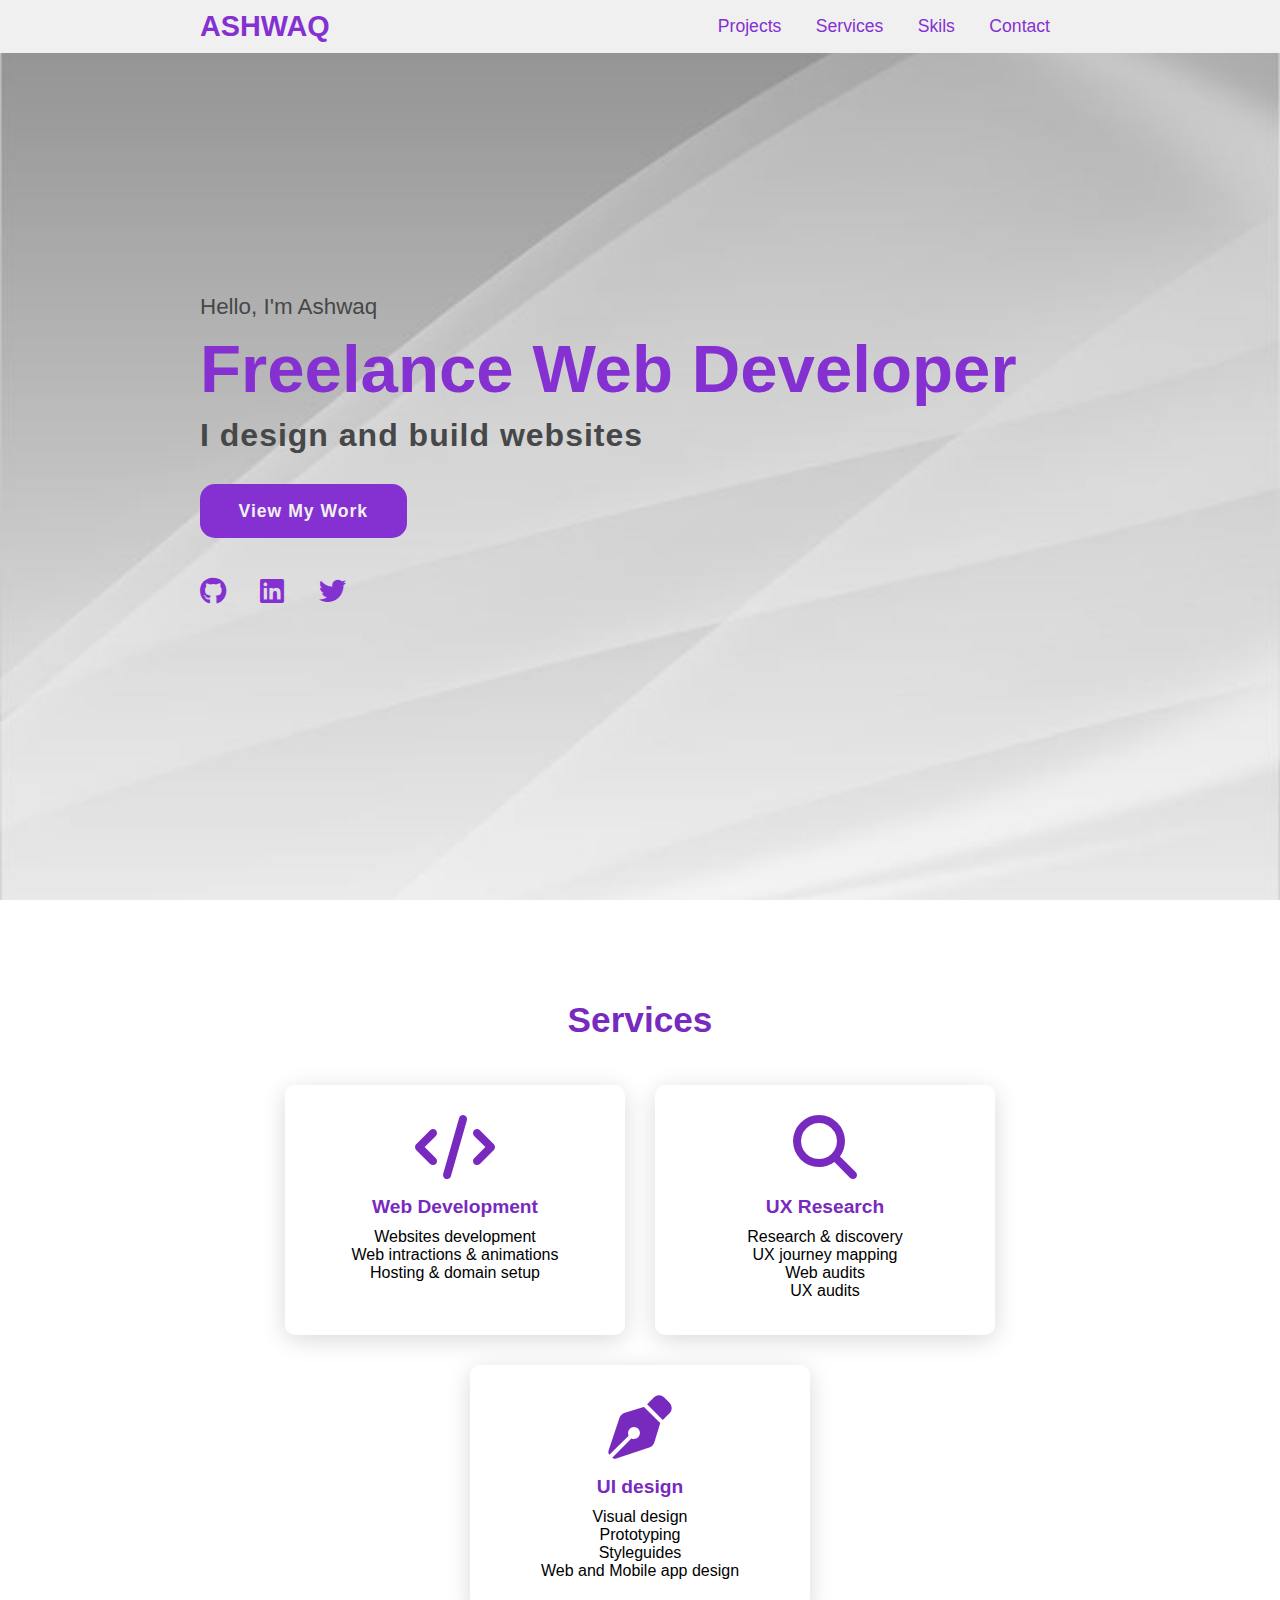
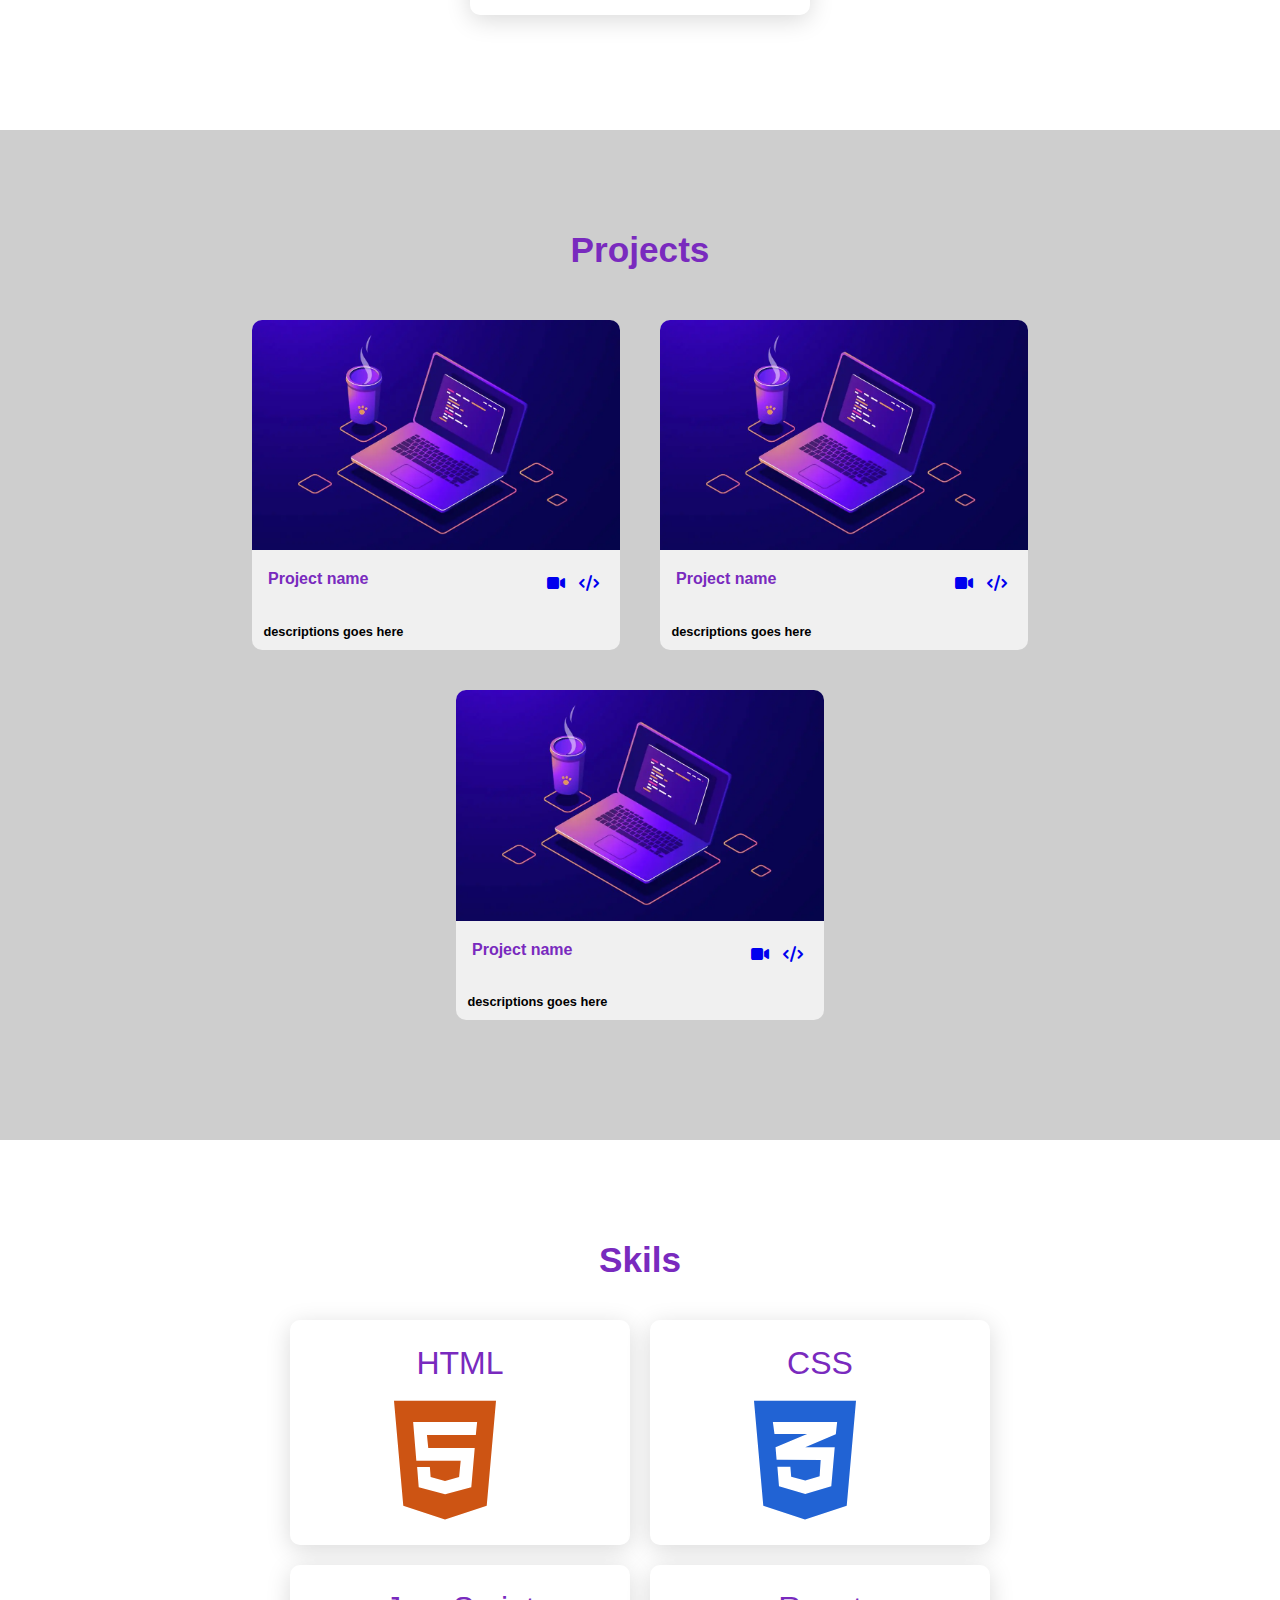
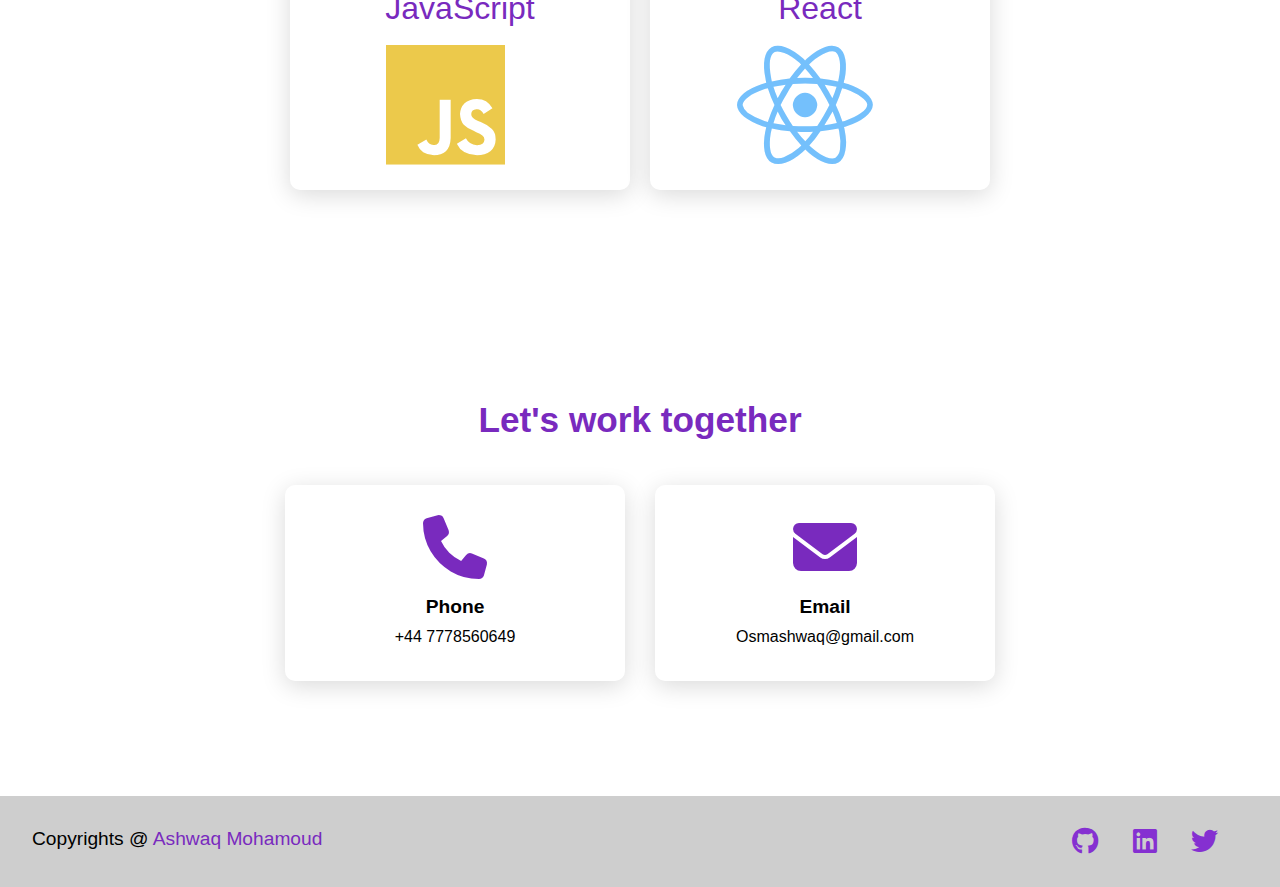
==== version.html @ 153ca25d "my porotfoilo" ====
<!DOCTYPE html>
<html lang="en">
<head>
    <meta charset="UTF-8">
    <meta name="viewport" content="width=device-width, initial-scale=1.0">
    <link rel="stylesheet" herf="https://cdnjs.cloudflare.com/ajax/libs/font-awesome/6.5.1/css/all.min.css">
    <link rel="stylesheet" href="https://cdnjs.cloudflare.com/ajax/libs/font-awesome/6.4.2/css/all.min.css">
    <link rel="stylesheet" herf="https://icons8.com/icon/AZOZNnY73haj/github">
    <link rel="stylesheet" href="version.css">
    <title>Document</title>
</head>
<body>
    <header>
        
            <a href="#" class="logo"> Ashwaq </a>
            <nav class="navigation"> 
            
                <a href="#Projects" class="hideOnMobile"> Projects</a>
                <a href="#Services" class="hideOnMobile" > Services</a>
                <a href="#Skils"  class="hideOnMobile"> Skils</a>
                <a href="#Contact"  class="hideOnMobile"> Contact </a>
                <a onclick= showsideBar() class="menICon"> <i class="fa-solid fa-bars" ></i></a>
                
               
            </div>
            </nav>

            <nav class="sideBar">
                <a onclick= hideSideBar() class="menICon"><i class="fa-solid fa-x"></i></i></a>
                
               <a  href="#Projects" class="menue-items"> Projects</a>
               <a  href="#Services"class="menue-items" > Services</a>
               <a  href="#Skils" class="menue-items"> Skils</a>
               <a  href="#Contact" class="menue-items"> Contact </a>
            </nav>
        
    </header>
    <section class="main">
        <div>
            <h2>Hello, I'm Ashwaq<br><span>  Freelance Web Developer</span> </h2>
            <h3> I design and build websites</h3>
            <a href="#Projects" id="Project" class="main-btn"> View My Work </a>
            <div class="icons" >
                <a href="https://github.com/AshwaqOsman"><i class="fa-brands fa-github"></i></a>
                <a href="https://www.linkedin.com/feed/"><i class="fa-brands fa-linkedin"></i></a>
                <a href="https://twitter.com/waaashwaq?s=11&t=D5oo-6QSOzJYgbG1SC8eMA"><i class="fa-brands fa-twitter"></i></a>
            </div>
        </div>
        
    </section>

    <section class="cards" id="Services">
        <h2 class="title">Services</h2>
        <div class="content">

            <div class="card">
                <div class="icon">
                    <i class="fa-solid fa-code"></i>
                </div>
                <div class="info"> 
                    <h3> Web Development</h3>
                    <p> Websites development <br> Web intractions & animations <br> Hosting & domain setup</p>
                </div>
             </div>
             <div class="card">
                <div class="icon">
                    <i class="fa-solid fa-magnifying-glass"></i>
                </div>
                <div class="info">
                    <h3> UX Research</h3>
                    <p> Research & discovery <br> UX journey mapping <br>  Web audits <br> UX audits <br></p>
                </div>
                

            </div>
            <div class="card">
                <div class="icon">
                    <i class="fa-solid fa-pen-nib"></i>
                </div>
                <div class="info"> 
                    <h3>UI design</h3>
                    <p> Visual design <br> Prototyping <br> Styleguides <br> Web and Mobile app design</p>
                </div>
               

        </div>

    </section>


    <section class="Projects" id="Projects">
        <h2 class="title"> Projects</h2>
        <div class="content"> 
            <div class="project-card">
                <div class="  project-imge">
                    <img src="background.webp">
                </div>
                <div class="project-info">
                    <span>Project name</span>
                    <div class="project-icons">
                        <a href="#" > <i class="fa-solid fa-video"></i></a>
                        <a href="#" ><i class="fa-solid fa-code"></i> </a>
                    </div>
                </div>
                <div>
                    <div class="projet-desc">
                    <p> descriptions goes here</p>
                       
                    </div>
                </div>
            </div>
            <div class="project-card">
                <div class="  project-imge">
                    <img src="background.webp">
                </div>
                <div class="project-info">
                    <span>Project name</span>
                    <div class="project-icons">
                        <a href="#" > <i class="fa-solid fa-video"></i></a>
                        <a href="#" ><i class="fa-solid fa-code"></i> </a>
                    </div>
                </div>
                <div>
                    <div class="projet-desc">
                    <p> descriptions goes here</p>
                       
                    </div>
                </div>
            </div>
            <div class="project-card">
                <div class="  project-imge">
                    <img src="background.webp">
                </div>
                <div class="project-info">
                    <span>Project name</span>
                    <div class="project-icons">
                        <a href="#" > <i class="fa-solid fa-video"></i></a>
                        <a href="#" ><i class="fa-solid fa-code"></i> </a>
                    </div>
                </div>
                <div>
                    <div class="projet-desc">
                    <p> descriptions goes here</p>
                       
                    </div>
                </div>
            </div>
        </div>
    </section>

    <section class="main-skils" id="Skils">
        <h3 class="skils-title">Skils</h3>
        
            <div class="skils-content">
            <div class="skil">
                <div class="skils-icon">
                    <h3> HTML</h3>
                    <i class="fa-brands fa-html5" style="color: #cd5413;"></i>
                </div>
                <div></div>
            </div>
            <div class="skil">
                <div class="skils-icon">
                    <h3> CSS</h3>
                    <i class="fa-brands fa-css3-alt" style="color: #2163d4;"></i>
                </div>
            </div>
            <div class="skil">
                <div class="skils-icon">
                    <h3> JavaScript</h3>
                    <i class="fa-brands fa-js" style="color: #ecc94b;"></i>
                </div>
            </div>
            <div class="skil">
                <div class="skils-icon">
                    <h3> React</h3>
                    <i class="fa-brands fa-react" style="color: #74C0FC;"></i>
                </div>
            </div>
            
            </div>

        </div>

    </section>

    <section class="card-contact" id="Contact">
        <h2 class="title"> Let's work together</h2>
        <div class="content">

            <div class="card">
                <div class="icon">
                    <i class="fa-solid fa-phone"></i>
                </div>
                <div class="info"> 
                    <h3> Phone</h3>
                    <p> +44 7778560649</p>
                </div>
            </div>

            <div class="card">
                <div class="icon">
                    <i class="fa-solid fa-envelope"></i>
                </div>
                <div class="info"> 
                    <h3> Email</h3>
                    <p>Osmashwaq@gmail.com</p>
                </div>
            </div>
        </div>




    </section>

    <footer class="footer">
        <p class="footer-title"> Copyrights @ <span> Ashwaq Mohamoud</span></p>
        <div class="icons" >
            <a href="https://github.com/AshwaqOsman"><i class="fa-brands fa-github"></i></a>
            <a href="https://www.linkedin.com/feed/"><i class="fa-brands fa-linkedin"></i></a>
            <a href="https://twitter.com/waaashwaq?s=11&t=D5oo-6QSOzJYgbG1SC8eMA"><i class="fa-brands fa-twitter"></i></a>
        </div>

    </footer>
    
    <script>
        
       
        
        function showsideBar(){
            const sideBar= document.querySelector('.sideBar')
            sideBar.style.display= "flex"
           
            
        }
      
        function hideSideBar(){
            const sideBar= document.querySelector('.sideBar')
            sideBar.style.display= "none"
        }

       
        sideBar.addEventListener('click', () => {
        
});
            

    </script>


    
</body>
</html>
---- version.css ----
*{
    font-family: 'Poppins', sans-serif;
    margin: 0;
    padding: 0;
    box-sizing: border-box;
    scroll-behavior: smooth;

}
header{
    background-color: #f0f0f0;
    width: 100%;
    position: fixed;
    z-index: 999;
    display: flex;
    justify-content: space-between;
    align-items: center;
    padding: 10px 200px;
    position: fixed;
    
}
.logo{
    text-decoration: none;
    color: #8530d1;
    text-transform: uppercase;
    font-weight: 700;
    font-size: 1.8em;
}
.navigation a {
    color: #8530d1;
    text-decoration: none;
    font-size: 1.1em;
    font-weight: 500;
    padding-left: 30px;
    
}
.navigation a {
    color: #8530d1;
    text-decoration: none;
    font-size: 1.1em;
    font-weight: 500;
    padding-left: 30px;
    
}
section{
    padding: 100px 200px;

}
.navigation a:hover {
    color: #3a6cf4;

}
.main{
    width: 100%;
    min-height: 100vh;
    display: flex;
    align-items: center;
    background:url(background3.jpeg) no-repeat;
    background-size:cover;
    background-position: center;
    background-attachment: fixed;
}
.main h2{
    color:rgb(69, 71, 72);
    font-size: 1.4em;
    font-weight: 500;
}

.main h2 span{
    display: inline-block;
    margin-top: 10px;
    color:#8530d1;
    font-size: 3em;
    font-weight: 600;
}
.main h3{
    color:rgb(69, 71, 72);
    font-size: 2em;
    font-weight: 600;
    letter-spacing: 1px;
    margin-top: 10px;
    margin-bottom: 30px;
}
.main-btn{
    color: #f0f0f0;
    background-color: #8530d1;
    text-decoration: none;
    font-size:1.1em ;
    font-weight: 600;
    display: inline-block;
    padding: 0.9375em 2.1875em;
    letter-spacing: 1px;
    border-radius: 15px;
    margin-bottom: 40px;
    transition: 0.7s ease;
   
}
.main-btn:hover{
    background-color:#792abe;
    transform: scale(1.1);

}
.fa-brands { 
    color: #8530d1;
    font-size: 1.7em;
    padding-right: 30px;

}
.title{
    display: flex;
    justify-content: center;
    color: #792abe;
    font-size: 2.2em;
    font-weight: 600;
    margin-bottom: 30px;
}
.content{
    display: flex;
    justify-content: center;
    flex-direction: row;
    flex-wrap: wrap;
}
.card{
    background-color: white;
    width: 21.25em;
    box-shadow: 0 5px 25px rgba(1 1 1 /15%);
    border-radius: 10px;
    padding: 25px;
    margin: 15px;
    transition: 0.7s ease;
}
.card:hover{
    transform: scale(1.1);

}
.icon{
    color: #792abe;
    font-size: 5em;
    text-align: center;
}

.info{
    text-align: center;
    margin: 10px;
}

.info h3{
    color: #792abe;
    font-size: 1.2em;
    font-weight: 700;
    margin: 10px;
}
.Projects{
    background-color:#cecece ;
}
.Projects .content{
    margin-top: 30px;
}
.project-card{
    background-color: #f0f0f0;
    border: 1px soild black;
    min-height: 14em;
    width: 23em;
    overflow: hidden;
    border-radius: 10px;
    margin: 20px;
    transition: 0.7s ease;
    
}
.project-card:hover{
    transform: scale(1.1);
}

.project-imge img{
    width: 100%;
}
.project-info{
    
    padding: 1em;
}
.projet-desc{
    font-size: 0.8em;
    color: black;
    margin: 5px;
    font-weight: 600;
    padding: 0.5em;
}
.project-info{
    font-weight: 600;
    color: #792abe;
    display: flex;
    justify-content: space-between;

    padding: 1em;
}
.project-title{
    font-weight: 600;
    color: #792abe;
    display: flex;
    justify-content: space-between;
}

.fa-solid{
    margin: 5px;

}

.skils-title{
    display: flex;
    justify-content: center;
    color: #792abe;
    font-size: 2.2em;
    font-weight:600;
    margin-bottom: 30px;
}
.skils-content{
    display: flex;
    justify-content: center;
    flex-direction: row;
    flex-wrap: wrap;
}
.skil{
    background-color: white;
    width: 21.25em;
    box-shadow: 0 5px 25px rgba(1 1 1 /15%);
    border-radius: 10px;
    padding: 15px;
    margin: 10px;
    transition: 0.7s ease;
}
.skil:hover{
    transform: scale(1.1);

}
.skils-icon{
  
    font-size: 5em;
    text-align: center;
}
.skil h3{
    color: #792abe;
    font-size: 0.4em;
    font-weight:300;
    margin: 10px;
}
.icon{
    font-size: 4em;
}
.card-contact .info h3{
    color: black;
}


.contact .info P {
    font-size: 1.5em;
}


footer{
    background-color:#cecece;
    color: #792abe;
    padding: 2em;
    display: flex;
    justify-content: space-between;
}
.footer-title{
    font-size: 1.2em;
    font-weight: 400;
    color: black;

}
.footer-title span{
    color: #792abe;
}

.sideBar{
   
    position: fixed;
    top: 0;
    right: 0;
    height: 100vh;
    width: 50%;
    z-index: 999;
    background-color:#cecece4c;
    backdrop-filter: blur(30px);
    box-shadow: -10px 0 10px rgba(0,0,0,0.1);
    display: none;
    flex-direction: column;
    align-items: center;
    padding: 0 25px ;

   
}
.sideBar a{
    width: 100%;
    text-decoration: none;
    display: inline-block;
    margin-top: 30px;
    font-size: 1.1em;
    font-weight: 500;
    
    
   
}
.sideBar a:hover{
    
  
    color: #8a49c4;
    font-weight: 400;

}
.fa-bars{
    display: none;
    font-weight: 700;
    font-size: 1.8em;
    margin-bottom: 10px;
    
}
@media (max-width: 1023px){
    header{
        padding: 12px 20px;
    }
    .navigation a{
        padding-left: 10px;
    }
    .title{
        font-size: 1.8em;
    }
    section{
        padding: 80px 20px;
    }
    .main h2{
        font-size: 1em;
 
    }
    .main h3{
        font-size: 1.6em;
    }
    main span{
        font-weight: 600;
    }
    .content{
        flex-direction: column;
        align-items: center;
    }
   
}
@media (max-width: 641px){
    body{
        font-size: 12px;
    }
    .main h2{
        font-size: 0.8em;

    }
    .main h3{
        font-size: 1.4em;
    }
    footer .icons{
        display: flex;
        justify-content: space-between ;
    }
    footer span{
        padding-right: 10px;
        
    }
    .fa-bars{
        display: flex;
    }
   .hideOnMobile{
    display: none;
   }
   
}
@media (max-width: 300px){
    body{
        font-size: 10px;
    }
    footer{
        font-size:7px ; 
    }
    footer span{
        padding-right: 10px;
        
    }
    footer .icons{
        display: flex;
        justify-content: space-between ;
    }
}
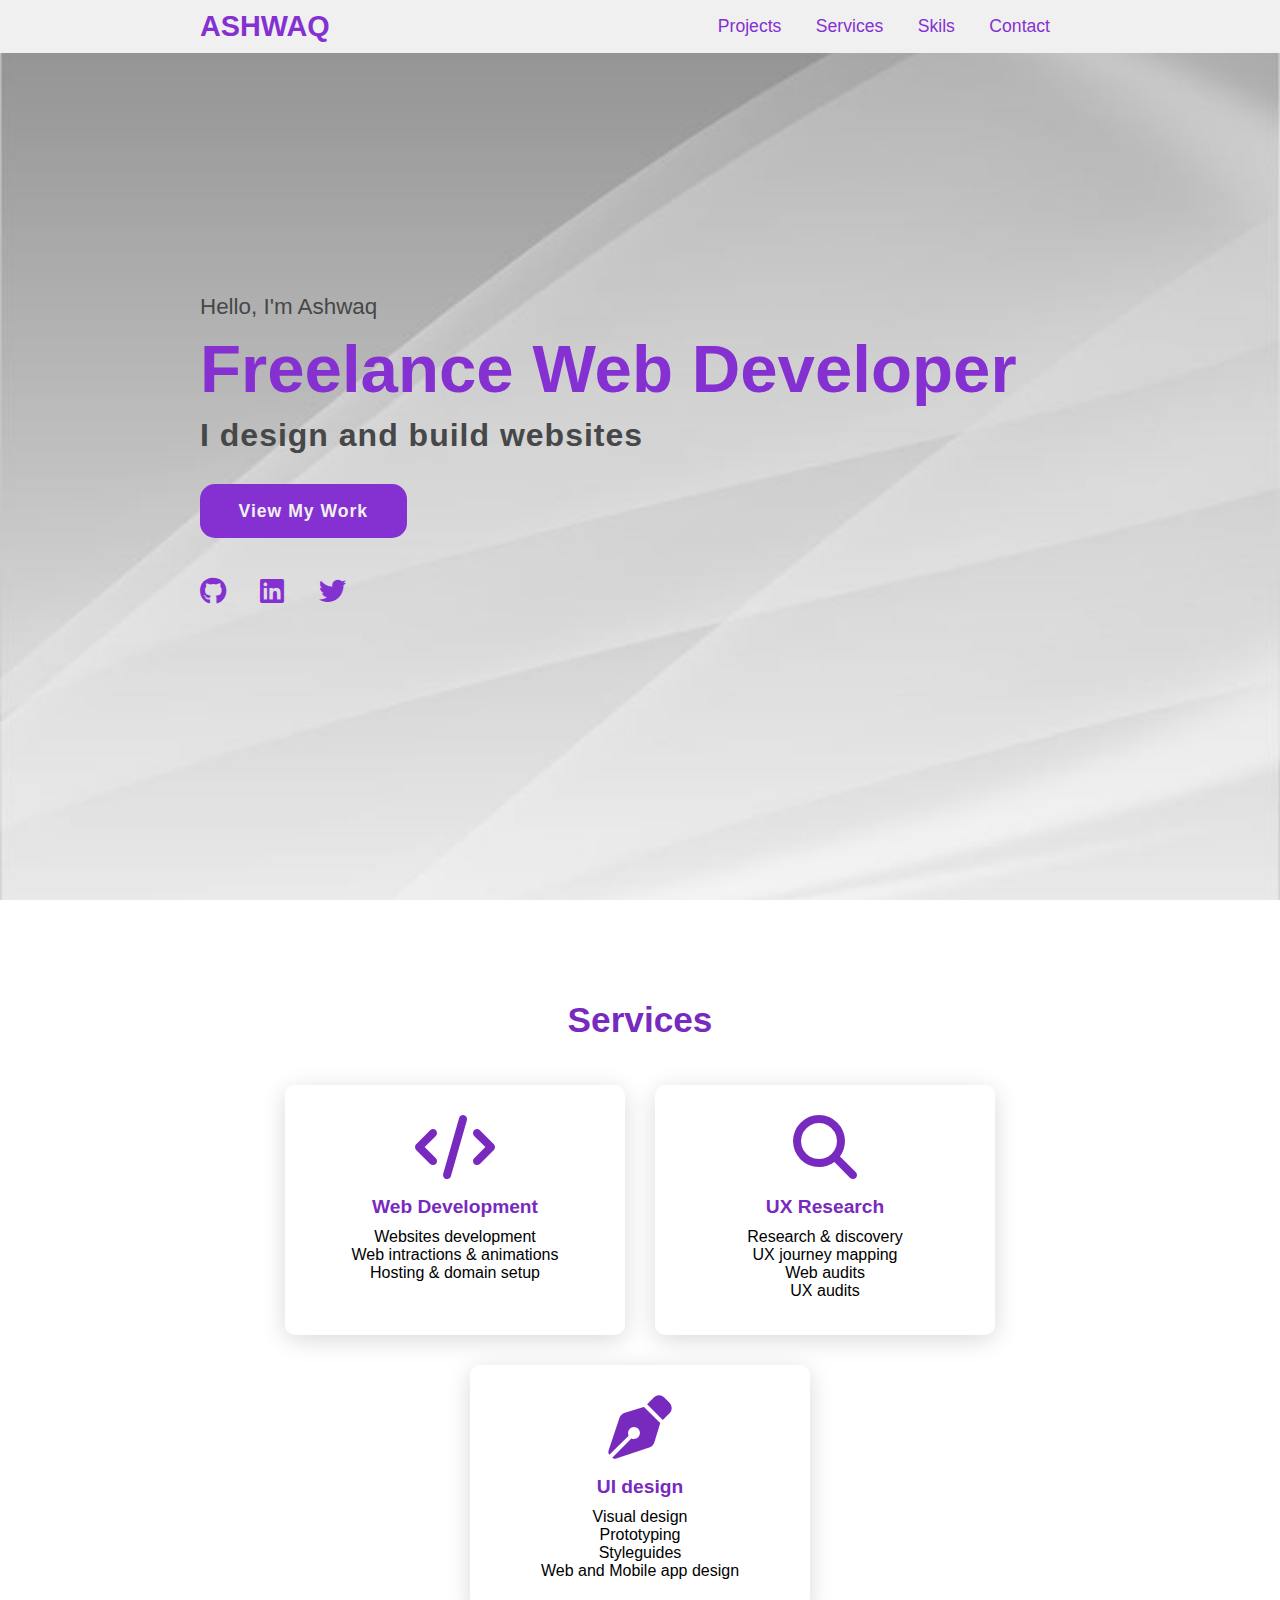
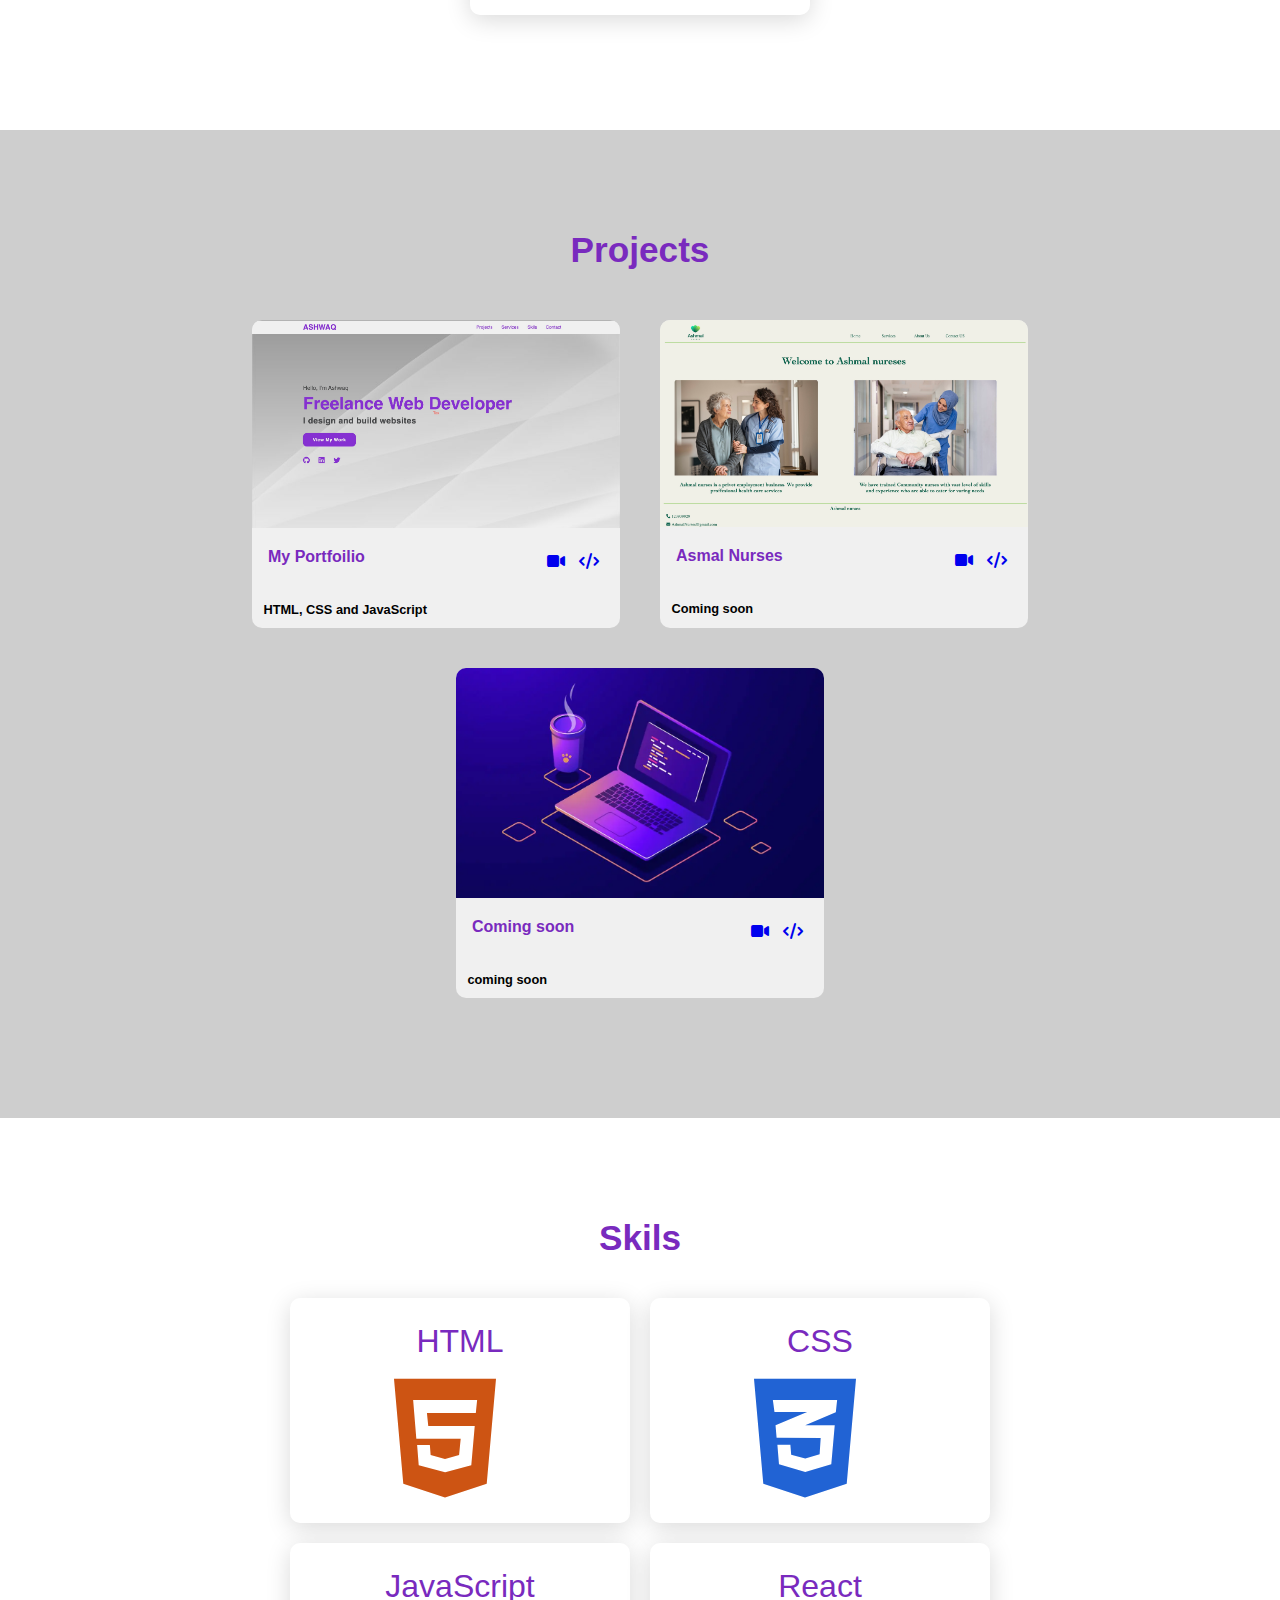
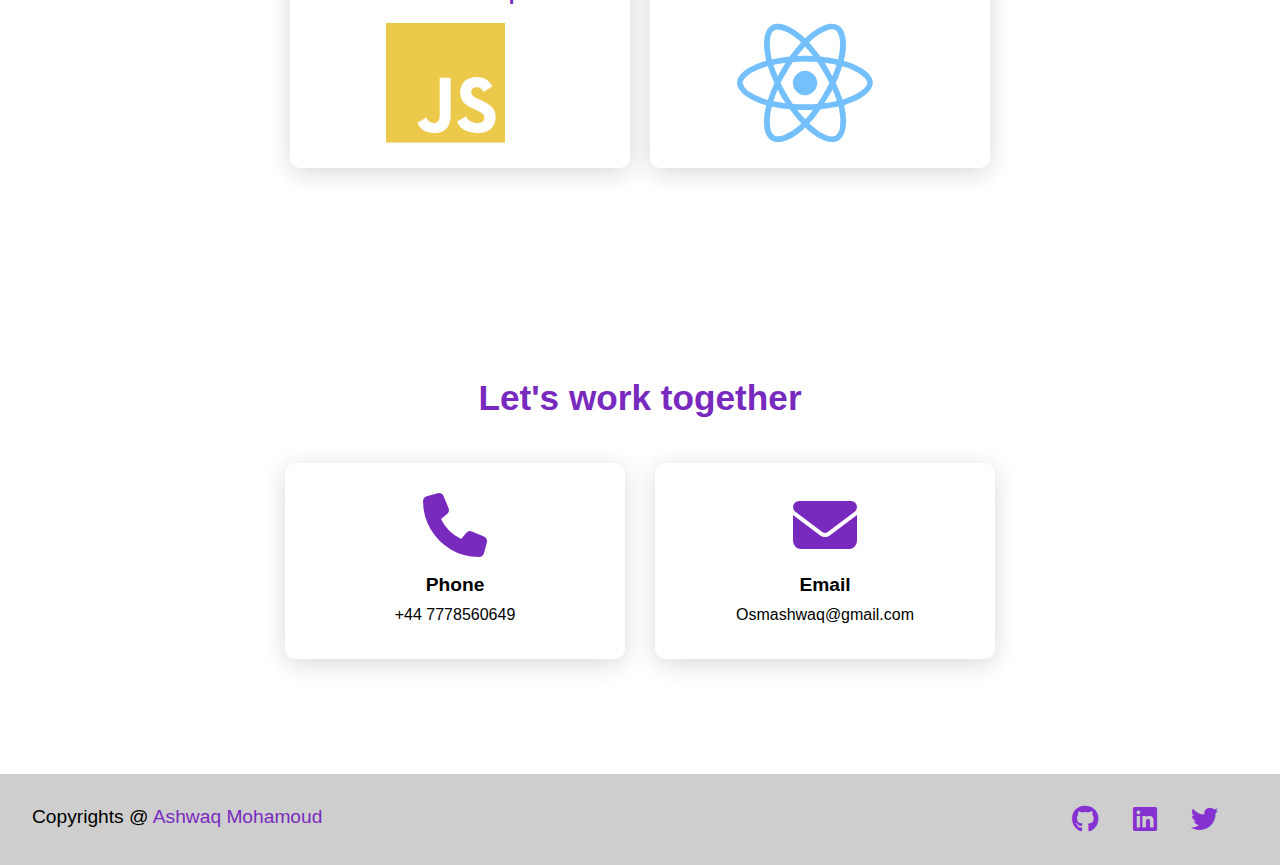
==== commit f51bf11a: "First commit" ====
--- a/version.html
+++ b/version.html
@@ -7,7 +7,7 @@
     <link rel="stylesheet" href="https://cdnjs.cloudflare.com/ajax/libs/font-awesome/6.4.2/css/all.min.css">
     <link rel="stylesheet" herf="https://icons8.com/icon/AZOZNnY73haj/github">
     <link rel="stylesheet" href="version.css">
-    <title>Document</title>
+    <title>Ashwaq </title>
 </head>
 <body>
     <header>
@@ -93,10 +93,28 @@
         <div class="content"> 
             <div class="project-card">
                 <div class="  project-imge">
-                    <img src="background.webp">
+                    <img src="Screenshot 2024-02-02 at 00.38.44 2.jpg ">
                 </div>
                 <div class="project-info">
-                    <span>Project name</span>
+                    <span>My Portfoilio</span>
+                    <div class="project-icons">
+                        <a href="#" > <i class="fa-solid fa-video"></i></a>
+                        <a href="https://github.com/AshwaqOsman/My-portfoilio" ><i class="fa-solid fa-code"></i> </a>
+                    </div>
+                </div>
+                <div>
+                    <div class="projet-desc">
+                    <p> HTML, CSS and JavaScript</p>
+                       
+                    </div>
+                </div>
+            </div>
+            <div class="project-card">
+                <div class="  project-imge">
+                    <img src="Ashmal pic.jpg">
+                </div>
+                <div class="project-info">
+                    <span>Asmal Nurses</span>
                     <div class="project-icons">
                         <a href="#" > <i class="fa-solid fa-video"></i></a>
                         <a href="#" ><i class="fa-solid fa-code"></i> </a>
@@ -104,7 +122,7 @@
                 </div>
                 <div>
                     <div class="projet-desc">
-                    <p> descriptions goes here</p>
+                    <p> Coming soon</p>
                        
                     </div>
                 </div>
@@ -114,7 +132,7 @@
                     <img src="background.webp">
                 </div>
                 <div class="project-info">
-                    <span>Project name</span>
+                    <span>Coming soon</span>
                     <div class="project-icons">
                         <a href="#" > <i class="fa-solid fa-video"></i></a>
                         <a href="#" ><i class="fa-solid fa-code"></i> </a>
@@ -122,25 +140,7 @@
                 </div>
                 <div>
                     <div class="projet-desc">
-                    <p> descriptions goes here</p>
-                       
-                    </div>
-                </div>
-            </div>
-            <div class="project-card">
-                <div class="  project-imge">
-                    <img src="background.webp">
-                </div>
-                <div class="project-info">
-                    <span>Project name</span>
-                    <div class="project-icons">
-                        <a href="#" > <i class="fa-solid fa-video"></i></a>
-                        <a href="#" ><i class="fa-solid fa-code"></i> </a>
-                    </div>
-                </div>
-                <div>
-                    <div class="projet-desc">
-                    <p> descriptions goes here</p>
+                    <p> coming soon</p>
                        
                     </div>
                 </div>
